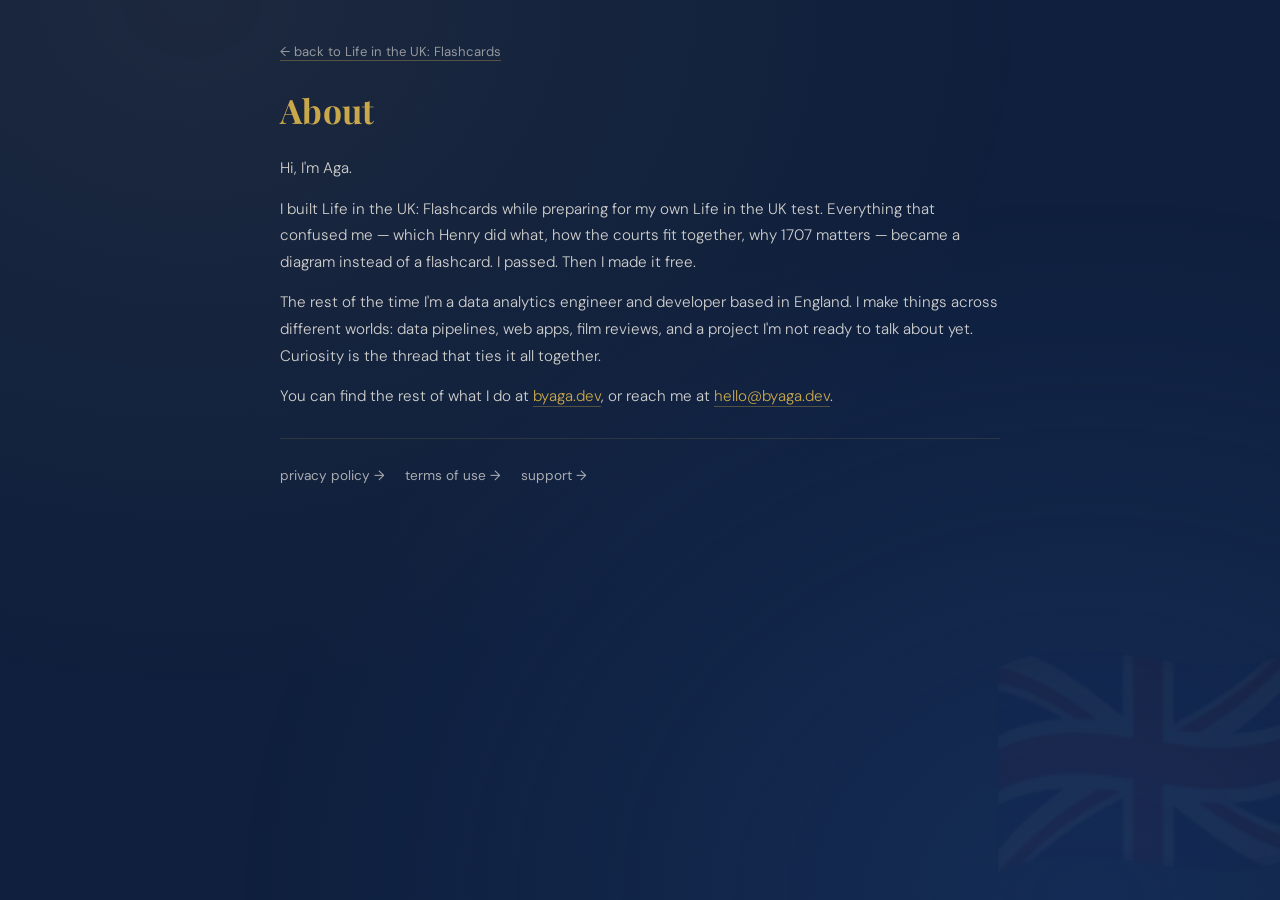
==== about/index.html @ f303edb2 "Add About page and finish landing-page branding pass - New /about/ page: developer bio linking out t" ====
<!DOCTYPE html>
<html lang="en">
<head>
<meta charset="UTF-8">
<meta name="viewport" content="width=device-width, initial-scale=1.0">
<title>About — Life in the UK: Flashcards</title>
<meta name="description" content="About the developer of Life in the UK: Flashcards — Aga Drapinska-Tonge, a data analytics engineer and developer based in England.">
<link rel="icon" type="image/x-icon" href="/favicon.ico">
<link rel="icon" type="image/png" sizes="32x32" href="/favicon-32x32.png">
<link rel="icon" type="image/png" sizes="16x16" href="/favicon-16x16.png">
<link rel="apple-touch-icon" sizes="180x180" href="/apple-touch-icon.png">
<link rel="preconnect" href="https://fonts.googleapis.com">
<link rel="preconnect" href="https://fonts.gstatic.com" crossorigin>
<link href="https://fonts.googleapis.com/css2?family=Playfair+Display:ital,wght@0,600;0,700;1,400&family=DM+Sans:wght@300;400;500&display=swap" rel="stylesheet">
<style>
  *, *::before, *::after { box-sizing: border-box; margin: 0; padding: 0; }
  body {
    font-family: 'DM Sans', sans-serif;
    background: #0f1f3d;
    color: #faf6ee;
    min-height: 100vh;
    padding: 40px 20px 80px;
    display: flex; justify-content: center;
    position: relative; overflow-x: hidden;
    -webkit-font-smoothing: antialiased;
  }
  body::before {
    content: ''; position: fixed; inset: 0; pointer-events: none; z-index: 0;
    background:
      radial-gradient(ellipse at 15% 0%, rgba(201,168,76,0.07) 0%, transparent 55%),
      radial-gradient(ellipse at 85% 100%, rgba(26,58,110,0.5) 0%, transparent 55%);
  }
  body::after {
    content: '🇬🇧'; position: fixed; bottom: -30px; right: -30px;
    font-size: 260px; opacity: 0.03; pointer-events: none; z-index: 0;
  }
  .page { position: relative; z-index: 1; width: 100%; max-width: 720px; }
  .back {
    display: inline-block; margin-bottom: 28px;
    font-size: 0.82rem; color: rgba(250,246,238,0.55);
    text-decoration: none; transition: color 0.2s;
  }
  .back:hover { color: #c9a84c; }
  h1 {
    font-family: 'Playfair Display', serif;
    font-size: clamp(1.5rem, 4vw, 2.1rem);
    color: #c9a84c; letter-spacing: 0.3px; line-height: 1.25;
    margin-bottom: 24px;
  }
  h1 em { font-style: italic; color: #faf6ee; }
  hr { border: none; border-top: 1px solid rgba(201,168,76,0.15); margin: 28px 0; }
  p { color: rgba(250,246,238,0.82); font-size: 0.95rem; font-weight: 300; line-height: 1.75; margin-bottom: 14px; }
  a { color: #c9a84c; text-decoration: none; border-bottom: 1px solid rgba(201,168,76,0.35); }
  a:hover { color: #e8c97a; border-bottom-color: #e8c97a; }
  .links { display: flex; gap: 20px; flex-wrap: wrap; margin-top: 6px; }
  .links a {
    font-size: 0.85rem; color: rgba(250,246,238,0.65);
    border-bottom: none; transition: color 0.2s;
  }
  .links a:hover { color: #c9a84c; }
  @media (max-width: 600px) {
    body { padding: 20px 14px 60px; }
  }
</style>
</head>
<body>
<div class="page">
  <a href="/" class="back">← back to Life in the UK: Flashcards</a>
  <h1>About</h1>

  <p>Hi, I'm Aga.</p>

  <p>I built Life in the UK: Flashcards while preparing for my own Life in the UK test. Everything that confused me — which Henry did what, how the courts fit together, why 1707 matters — became a diagram instead of a flashcard. I passed. Then I made it free.</p>

  <p>The rest of the time I'm a data analytics engineer and developer based in England. I make things across different worlds: data pipelines, web apps, film reviews, and a project I'm not ready to talk about yet. Curiosity is the thread that ties it all together.</p>

  <p>You can find the rest of what I do at <a href="https://byaga.dev">byaga.dev</a>, or reach me at <a href="mailto:hello@byaga.dev">hello@byaga.dev</a>.</p>

  <hr>
  <div class="links">
    <a href="/privacy/">privacy policy →</a>
    <a href="/terms/">terms of use →</a>
    <a href="/support/">support →</a>
  </div>
</div>
</body>
</html>
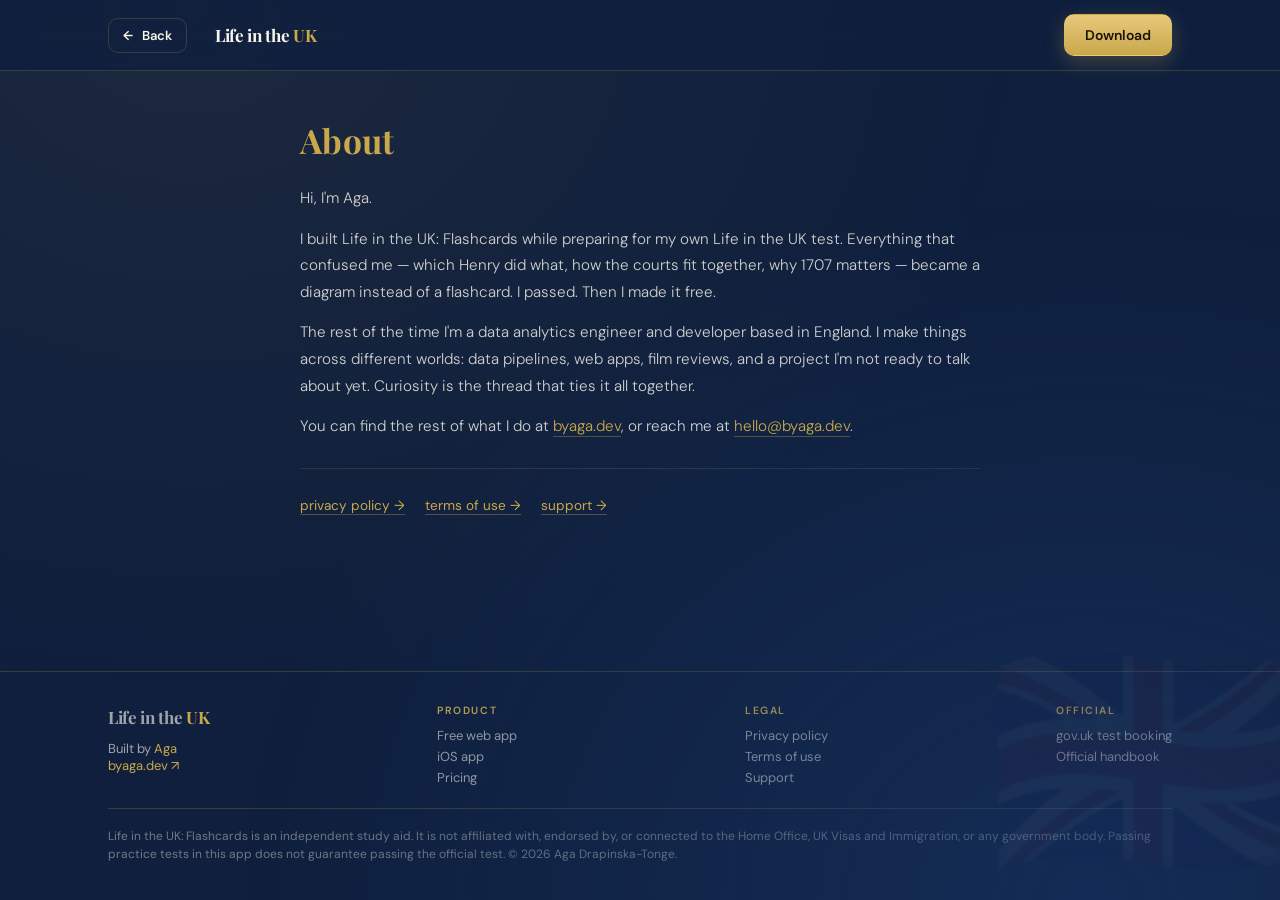
==== commit 11e4e5e6: "Shared nav + footer across all subpages and practice - New /assets/site.css with sticky top nav (log" ====
--- a/about/index.html
+++ b/about/index.html
@@ -12,6 +12,7 @@
 <link rel="preconnect" href="https://fonts.googleapis.com">
 <link rel="preconnect" href="https://fonts.gstatic.com" crossorigin>
 <link href="https://fonts.googleapis.com/css2?family=Playfair+Display:ital,wght@0,600;0,700;1,400&family=DM+Sans:wght@300;400;500&display=swap" rel="stylesheet">
+<link rel="stylesheet" href="/assets/site.css">
 <style>
   *, *::before, *::after { box-sizing: border-box; margin: 0; padding: 0; }
   body {
@@ -19,8 +20,7 @@
     background: #0f1f3d;
     color: #faf6ee;
     min-height: 100vh;
-    padding: 40px 20px 80px;
-    display: flex; justify-content: center;
+    display: flex; flex-direction: column;
     position: relative; overflow-x: hidden;
     -webkit-font-smoothing: antialiased;
   }
@@ -34,13 +34,13 @@
     content: '🇬🇧'; position: fixed; bottom: -30px; right: -30px;
     font-size: 260px; opacity: 0.03; pointer-events: none; z-index: 0;
   }
-  .page { position: relative; z-index: 1; width: 100%; max-width: 720px; }
-  .back {
-    display: inline-block; margin-bottom: 28px;
-    font-size: 0.82rem; color: rgba(250,246,238,0.55);
-    text-decoration: none; transition: color 0.2s;
+  main.page {
+    position: relative; z-index: 1;
+    width: 100%; max-width: 720px;
+    margin: 0 auto;
+    padding: 48px 20px 64px;
+    flex: 1;
   }
-  .back:hover { color: #c9a84c; }
   h1 {
     font-family: 'Playfair Display', serif;
     font-size: clamp(1.5rem, 4vw, 2.1rem);
@@ -48,24 +48,33 @@
     margin-bottom: 24px;
   }
   h1 em { font-style: italic; color: #faf6ee; }
-  hr { border: none; border-top: 1px solid rgba(201,168,76,0.15); margin: 28px 0; }
-  p { color: rgba(250,246,238,0.82); font-size: 0.95rem; font-weight: 300; line-height: 1.75; margin-bottom: 14px; }
-  a { color: #c9a84c; text-decoration: none; border-bottom: 1px solid rgba(201,168,76,0.35); }
-  a:hover { color: #e8c97a; border-bottom-color: #e8c97a; }
+  main.page hr { border: none; border-top: 1px solid rgba(201,168,76,0.15); margin: 28px 0; }
+  main.page p { color: rgba(250,246,238,0.82); font-size: 0.95rem; font-weight: 300; line-height: 1.75; margin-bottom: 14px; }
+  main.page a { color: #c9a84c; text-decoration: none; border-bottom: 1px solid rgba(201,168,76,0.35); }
+  main.page a:hover { color: #e8c97a; border-bottom-color: #e8c97a; }
   .links { display: flex; gap: 20px; flex-wrap: wrap; margin-top: 6px; }
   .links a {
     font-size: 0.85rem; color: rgba(250,246,238,0.65);
     border-bottom: none; transition: color 0.2s;
   }
-  .links a:hover { color: #c9a84c; }
+  .links a:hover { color: #c9a84c; border-bottom: none; }
   @media (max-width: 600px) {
-    body { padding: 20px 14px 60px; }
+    main.page { padding: 32px 14px 48px; }
   }
 </style>
 </head>
 <body>
-<div class="page">
-  <a href="/" class="back">← back to Life in the UK: Flashcards</a>
+
+<nav class="site-nav">
+  <div class="site-nav-in">
+    <a href="/" class="btn btn-ghost btn-sm"><span class="arrow">←</span> Back</a>
+    <a href="/" class="logo">Life in the <span>UK</span></a>
+    <div class="spacer"></div>
+    <a href="https://apps.apple.com/gb/app/life-in-the-uk-flashcards/id6761814656" class="btn btn-gold">Download</a>
+  </div>
+</nav>
+
+<main class="page">
   <h1>About</h1>
 
   <p>Hi, I'm Aga.</p>
@@ -82,6 +91,37 @@
     <a href="/terms/">terms of use →</a>
     <a href="/support/">support →</a>
   </div>
-</div>
+</main>
+
+<footer class="site-footer">
+  <div class="site-footer-in">
+    <div class="fgrid">
+      <div>
+        <a href="/" class="flogo">Life in the <span>UK</span></a>
+        <div class="built">Built by <a href="/about/">Aga</a></div>
+        <div class="built"><a href="https://byaga.dev" target="_blank" rel="noopener">byaga.dev ↗</a></div>
+      </div>
+      <div>
+        <h5>Product</h5>
+        <a href="/practice/">Free web app</a>
+        <a href="https://apps.apple.com/gb/app/life-in-the-uk-flashcards/id6761814656">iOS app</a>
+        <a href="/#pricing">Pricing</a>
+      </div>
+      <div>
+        <h5>Legal</h5>
+        <a href="/privacy/">Privacy policy</a>
+        <a href="/terms/">Terms of use</a>
+        <a href="/support/">Support</a>
+      </div>
+      <div>
+        <h5>Official</h5>
+        <a href="https://www.gov.uk/life-in-the-uk-test" target="_blank" rel="noopener">gov.uk test booking</a>
+        <a href="https://www.tsoshop.co.uk/product/9780113413409/Society/Life-in-the-UK/Life-in-the-United-Kingdom-A-Guide-for-New-Residents-Paperback" target="_blank" rel="noopener">Official handbook</a>
+      </div>
+    </div>
+    <p class="disc">Life in the UK: Flashcards is an independent study aid. It is not affiliated with, endorsed by, or connected to the Home Office, UK Visas and Immigration, or any government body. Passing practice tests in this app does not guarantee passing the official test. © 2026 Aga Drapinska-Tonge.</p>
+  </div>
+</footer>
+
 </body>
 </html>
--- a/assets/site.css
+++ b/assets/site.css
@@ -0,0 +1,151 @@
+/* Site-wide nav + footer, shared across subpages and the practice app.
+   Landing page has its own inline versions that visually match. */
+
+:root {
+  --navy: #0f1f3d;
+  --royal: #1a3a6e;
+  --gold: #c9a84c;
+  --gold-light: #e8c97a;
+  --cream: #faf6ee;
+  --muted: rgba(250, 246, 238, .62);
+  --line: rgba(201, 168, 76, .22);
+  --site-maxw: 1120px;
+}
+
+/* NAV */
+.site-nav {
+  align-self: stretch;
+  position: sticky; top: 0; z-index: 40;
+  backdrop-filter: blur(14px);
+  -webkit-backdrop-filter: blur(14px);
+  background: rgba(15, 31, 61, .82);
+  border-bottom: 1px solid var(--line);
+  width: 100%;
+}
+.site-nav-in {
+  max-width: var(--site-maxw);
+  margin: 0 auto;
+  padding: 14px 28px;
+  display: flex;
+  align-items: center;
+  gap: 28px;
+}
+.site-nav .logo {
+  font-family: 'Playfair Display', serif;
+  font-size: 17px; font-weight: 700;
+  letter-spacing: -.02em;
+  color: var(--cream);
+  text-decoration: none;
+  border: none;
+  transition: opacity .2s;
+}
+.site-nav .logo span { color: var(--gold); }
+.site-nav .logo:hover { opacity: .85; color: var(--cream); }
+.site-nav .logo:hover span { color: var(--gold-light); }
+.site-nav .spacer { flex: 1; }
+.site-nav .btn {
+  display: inline-flex; align-items: center; gap: 9px;
+  font-weight: 600; font-size: 14px;
+  padding: 11px 20px;
+  border-radius: 10px;
+  transition: .2s;
+  border: 1px solid transparent;
+  white-space: nowrap;
+  text-decoration: none;
+  font-family: inherit;
+  cursor: pointer;
+}
+.site-nav .btn-gold {
+  background: linear-gradient(180deg, var(--gold-light), var(--gold));
+  color: #1a1408;
+  box-shadow: 0 6px 20px rgba(201, 168, 76, .28);
+}
+.site-nav .btn-gold:hover {
+  transform: translateY(-1px);
+  box-shadow: 0 9px 26px rgba(201, 168, 76, .38);
+  color: #1a1408;
+}
+.site-nav .btn-ghost {
+  border-color: var(--line);
+  color: var(--cream);
+  background: transparent;
+}
+.site-nav .btn-ghost:hover {
+  border-color: var(--gold);
+  background: rgba(201, 168, 76, .08);
+  color: var(--gold-light);
+}
+.site-nav .btn-sm { padding: 8px 14px; font-size: 13px; }
+.site-nav .btn-sm .arrow {
+  display: inline-block;
+  transition: transform .2s;
+}
+.site-nav .btn-sm:hover .arrow { transform: translateX(-3px); }
+
+/* FOOTER */
+.site-footer {
+  align-self: stretch;
+  border-top: 1px solid var(--line);
+  padding: 32px 0 36px;
+  font-size: 13px;
+  color: var(--muted);
+  width: 100%;
+  margin-top: auto;
+}
+.site-footer-in {
+  max-width: var(--site-maxw);
+  margin: 0 auto;
+  padding: 0 28px;
+}
+.site-footer .fgrid {
+  display: flex; gap: 36px; flex-wrap: wrap;
+  justify-content: space-between;
+  margin-bottom: 20px;
+}
+.site-footer .fgrid a {
+  display: block;
+  padding: 2px 0;
+  color: var(--muted);
+  text-decoration: none;
+  border: none;
+}
+.site-footer .fgrid a:hover { color: var(--gold); }
+.site-footer .flogo {
+  font-family: 'Playfair Display', serif;
+  font-size: 17px; font-weight: 700;
+  letter-spacing: -.02em;
+  color: var(--cream);
+  margin-bottom: 10px;
+  text-decoration: none;
+  display: block;
+  border: none;
+}
+.site-footer .flogo span { color: var(--gold); }
+.site-footer h5 {
+  font-size: 10.5px;
+  letter-spacing: .15em;
+  text-transform: uppercase;
+  color: var(--gold);
+  margin-bottom: 8px;
+  font-weight: 600;
+}
+.site-footer .built { font-size: 13px; }
+.site-footer .built a {
+  display: inline;
+  padding: 0;
+  color: var(--gold);
+  border: none;
+}
+.site-footer .disc {
+  border-top: 1px solid var(--line);
+  padding-top: 18px;
+  font-size: 12px;
+  line-height: 1.55;
+  color: rgba(250, 246, 238, .42);
+  border-bottom: none;
+}
+
+@media (max-width: 760px) {
+  .site-nav-in { padding: 12px 20px; gap: 16px; }
+  .site-footer-in { padding: 0 20px; }
+}
